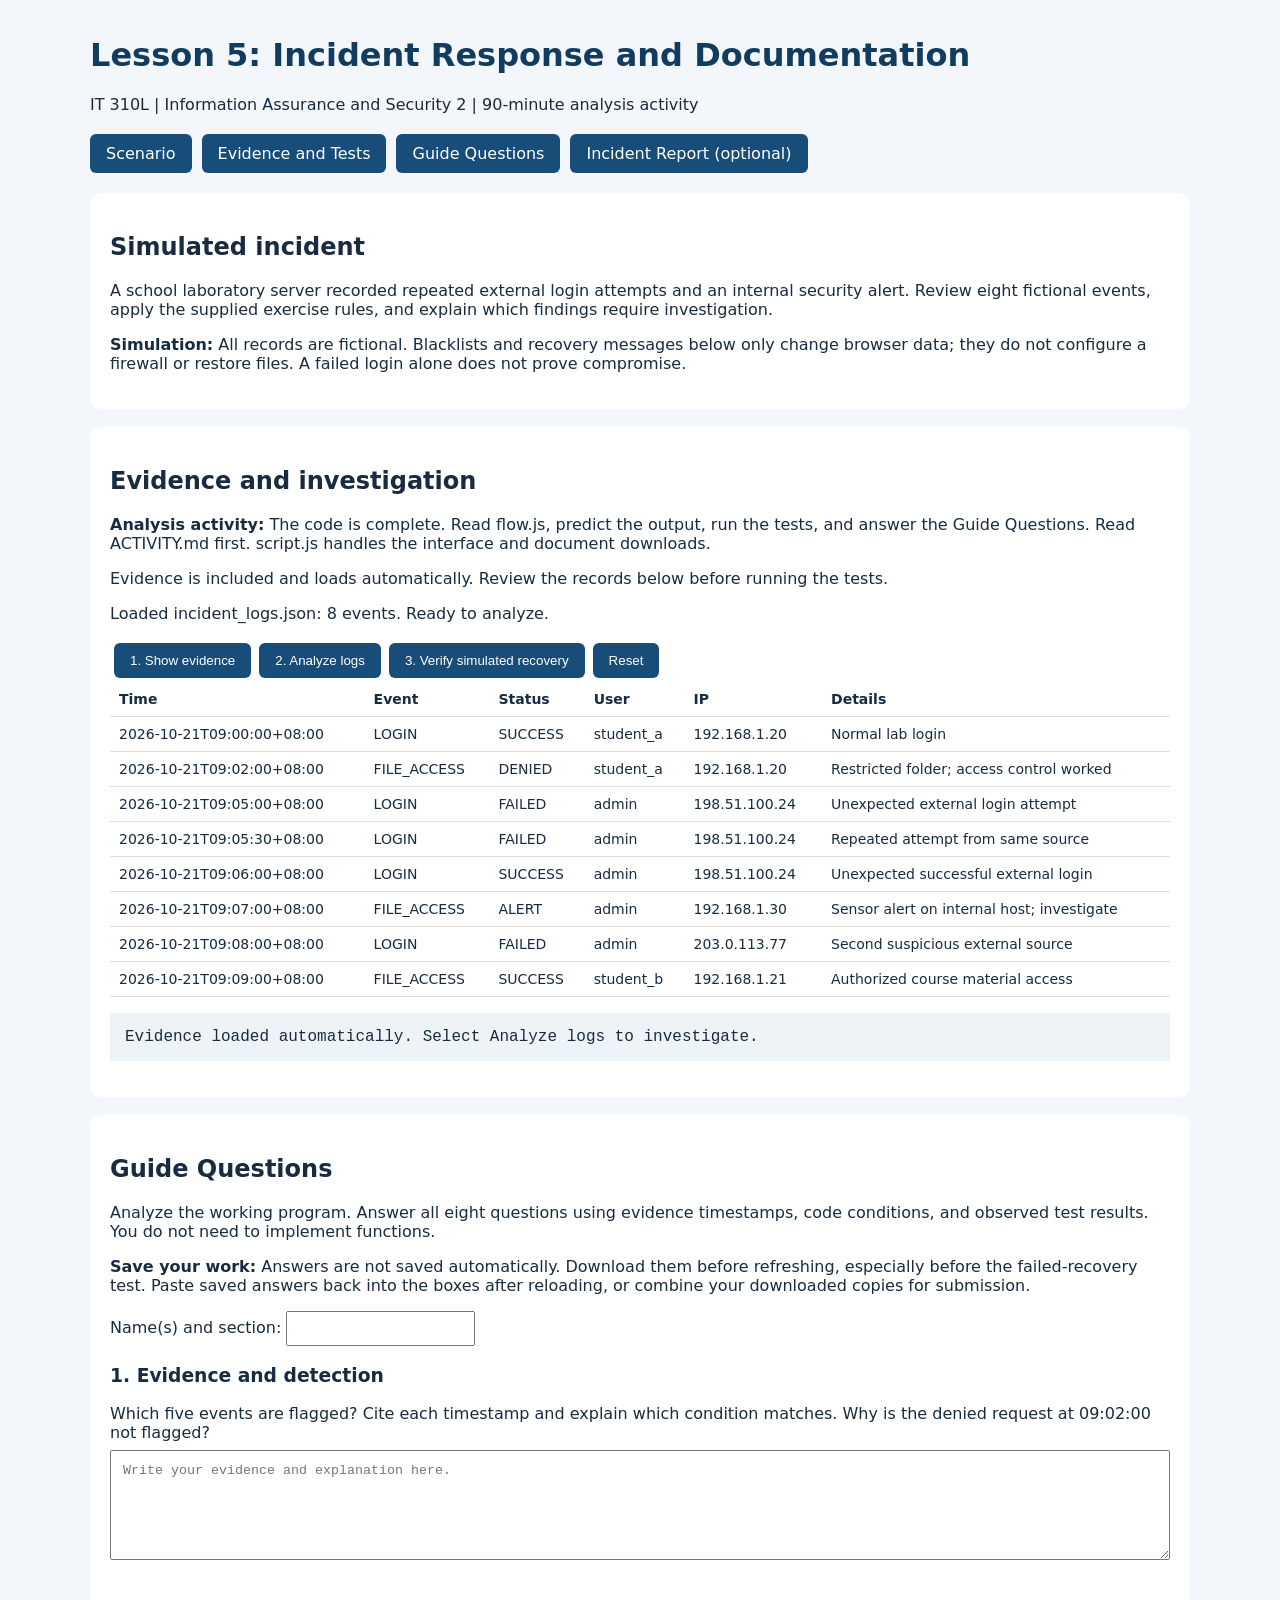
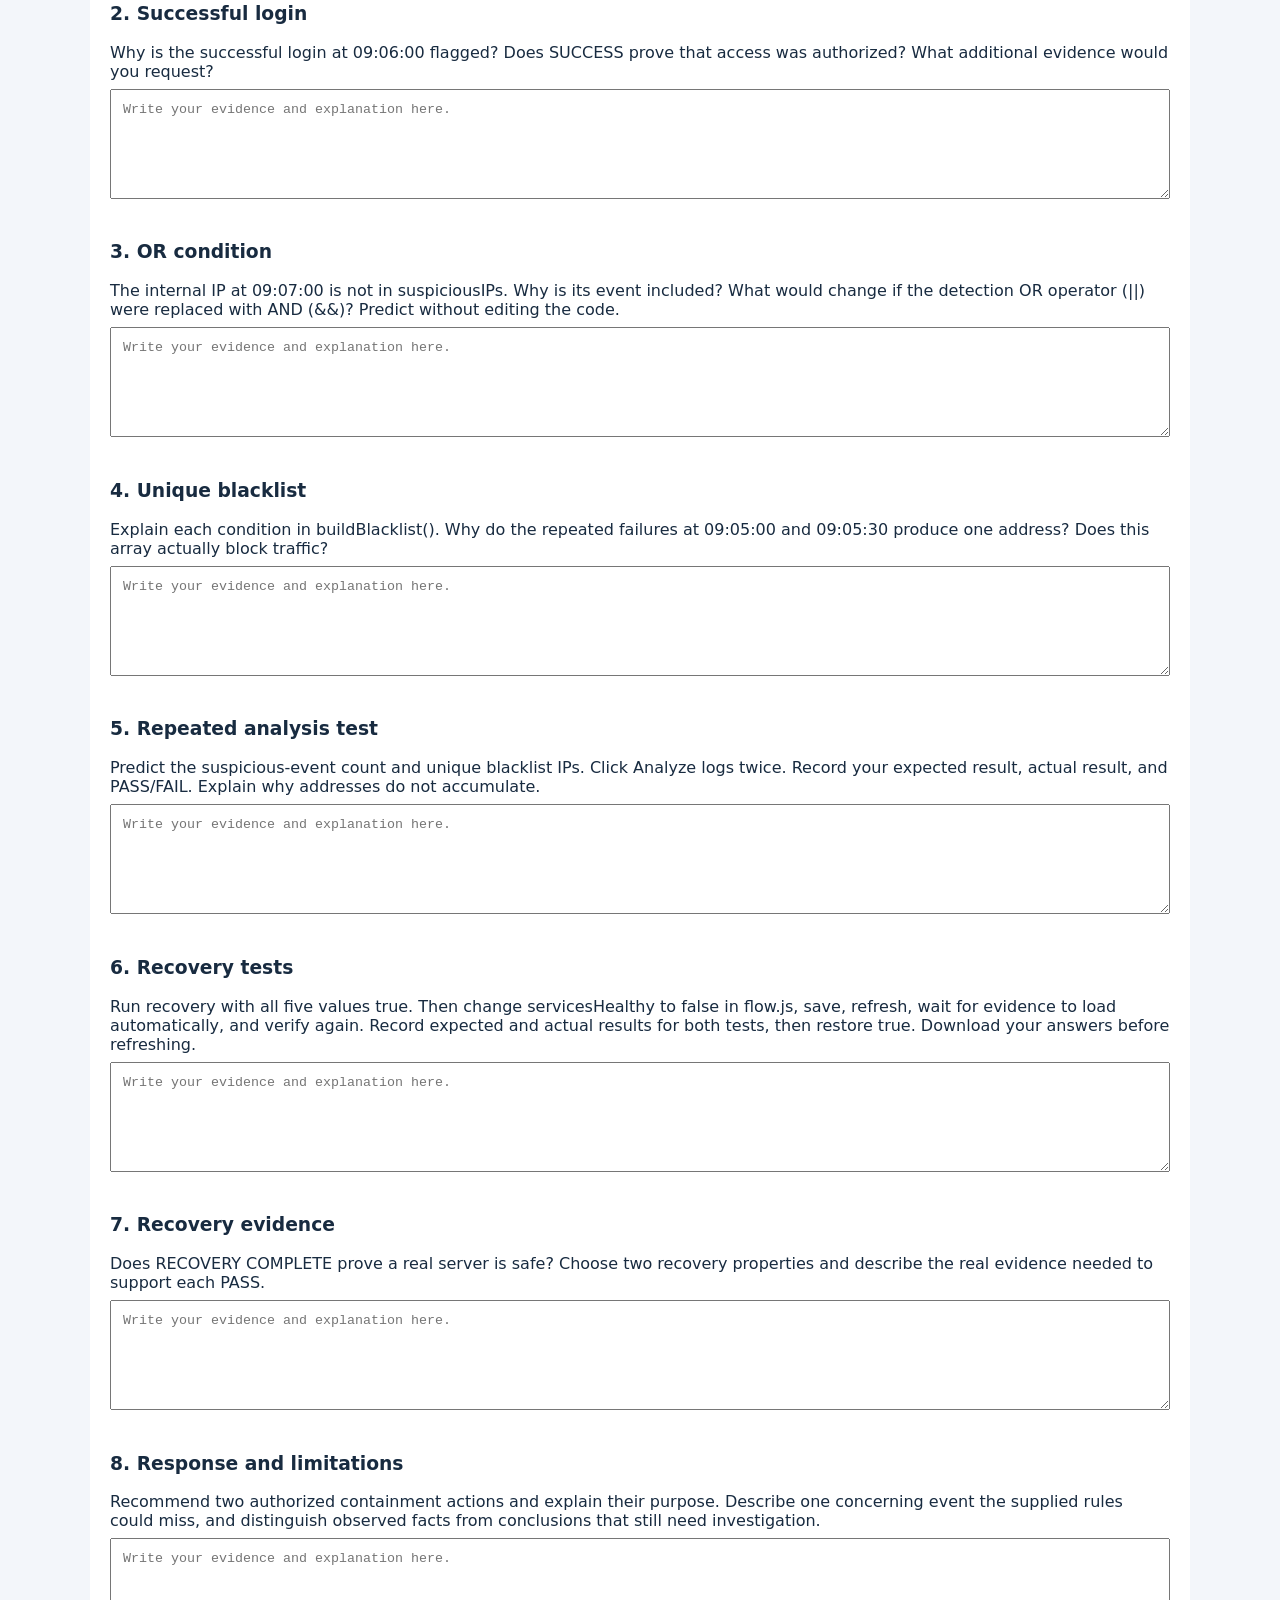
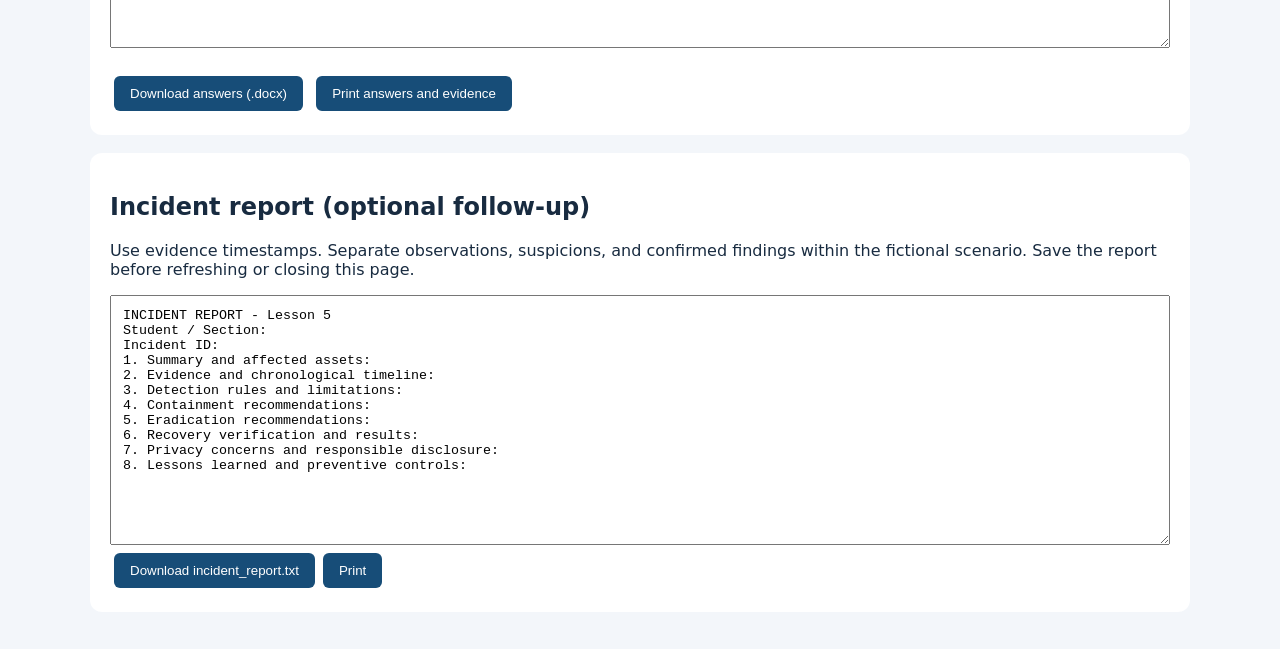
==== Lesson 5/Student Exercise/index.html @ 5132d3e9 "changes" ====
<!doctype html>
<html lang="en">
  <head>
    <meta charset="utf-8" />
    <meta name="viewport" content="width=device-width, initial-scale=1" />
    <title>Lesson 5 | Incident Response and Documentation</title>
    <style>
      body {
        font: 16px system-ui;
        max-width: 1100px;
        margin: 36px auto;
        padding: 0 20px;
        color: #182b40;
        background: #f3f6fa;
      }
      h1 {
        color: #123b60;
      }
      section {
        background: white;
        padding: 20px;
        margin: 18px 0;
        border-radius: 12px;
      }
      button {
        padding: 10px 16px;
        margin: 4px;
        background: #174d78;
        color: white;
        border: 0;
        border-radius: 6px;
        cursor: pointer;
      }
      table {
        width: 100%;
        border-collapse: collapse;
        font-size: 14px;
      }
      th,
      td {
        text-align: left;
        padding: 9px;
        border-bottom: 1px solid #ddd;
      }
      pre {
        white-space: pre-wrap;
        background: #eef3f8;
        padding: 15px;
      }
      textarea {
        box-sizing: border-box;
        width: 100%;
        min-height: 250px;
        padding: 12px;
      }
      .scroll {
        overflow: auto;
      }
      nav { display: flex; flex-wrap: wrap; gap: 10px; margin: 20px 0; }
      nav a { padding: 10px 16px; background: #174d78; color: white; border-radius: 6px; text-decoration: none; }
      nav a:focus-visible, button:focus-visible { outline: 3px solid #c05b00; outline-offset: 3px; }
      section { scroll-margin-top: 20px; }
      #guide-questions textarea { min-height: 110px; margin: 8px 0 20px; }
      #student-name { padding: 8px; max-width: 100%; box-sizing: border-box; }
      @media print {
        nav { display: none; }
        button {
          display: none;
        }
        body {
          background: white;
        }
      }
    </style>
  </head>
  <body>
    <h1>Lesson 5: Incident Response and Documentation</h1>
    <p>IT 310L | Information Assurance and Security 2 | 90-minute analysis activity</p>
    <nav aria-label="Activity navigation">
      <a href="#scenario">Scenario</a>
      <a href="#investigation">Evidence and Tests</a>
      <a href="#guide-questions">Guide Questions</a>
      <a href="#incident-report">Incident Report (optional)</a>
    </nav>
    <section id="scenario">
      <h2>Simulated incident</h2>
      <p>
        A school laboratory server recorded repeated external login attempts and
        an internal security alert. Review eight fictional events, apply the
        supplied exercise rules, and explain which findings require
        investigation.
      </p>
      <p>
        <strong>Simulation:</strong> All records are fictional. Blacklists and
        recovery messages below only change browser data; they do not configure
        a firewall or restore files. A failed login alone does not prove
        compromise.
      </p>
    </section>
    <section id="investigation">
      <h2>Evidence and investigation</h2>
      <p>
        <strong>Analysis activity:</strong> The code is complete. Read flow.js,
        predict the output, run the tests, and answer the Guide Questions.
        Read ACTIVITY.md first. script.js handles the interface and document downloads.
      </p>
      <p>Evidence is included and loads automatically. Review the records below before running the tests.</p>
      <p id="file-status" role="status">Loading supplied evidence...</p>
      <button id="show" disabled>1. Show evidence</button
      ><button id="analyze" disabled>2. Analyze logs</button
      ><button id="recover">3. Verify simulated recovery</button
      ><button id="reset">Reset</button>
      <div class="scroll">
        <table>
          <thead>
            <tr>
              <th>Time</th>
              <th>Event</th>
              <th>Status</th>
              <th>User</th>
              <th>IP</th>
              <th>Details</th>
            </tr>
          </thead>
          <tbody id="logs"></tbody>
        </table>
      </div>
      <pre id="output" aria-live="polite">
Loading supplied evidence... Open F12 ? Console to also see analysis output.</pre>
    </section>
    <section id="guide-questions" aria-labelledby="guide-title">
      <h2 id="guide-title">Guide Questions</h2>
      <p>Analyze the working program. Answer all eight questions using evidence timestamps,
        code conditions, and observed test results. You do not need to implement functions.</p>
      <p><strong>Save your work:</strong> Answers are not saved automatically. Download them
        before refreshing, especially before the failed-recovery test. Paste saved answers
        back into the boxes after reloading, or combine your downloaded copies for submission.</p>
      <p><label for="student-name">Name(s) and section:</label>
        <input id="student-name" type="text" /></p>
      <h3>1. Evidence and detection</h3>
      <label for="answer-1">Which five events are flagged? Cite each timestamp and explain which condition matches. Why is the denied request at 09:02:00 not flagged?</label>
      <textarea id="answer-1" placeholder="Write your evidence and explanation here."></textarea>
      <h3>2. Successful login</h3>
      <label for="answer-2">Why is the successful login at 09:06:00 flagged? Does SUCCESS prove that access was authorized? What additional evidence would you request?</label>
      <textarea id="answer-2" placeholder="Write your evidence and explanation here."></textarea>
      <h3>3. OR condition</h3>
      <label for="answer-3">The internal IP at 09:07:00 is not in suspiciousIPs. Why is its event included? What would change if the detection OR operator (||) were replaced with AND (&&)? Predict without editing the code.</label>
      <textarea id="answer-3" placeholder="Write your evidence and explanation here."></textarea>
      <h3>4. Unique blacklist</h3>
      <label for="answer-4">Explain each condition in buildBlacklist(). Why do the repeated failures at 09:05:00 and 09:05:30 produce one address? Does this array actually block traffic?</label>
      <textarea id="answer-4" placeholder="Write your evidence and explanation here."></textarea>
      <h3>5. Repeated analysis test</h3>
      <label for="answer-5">Predict the suspicious-event count and unique blacklist IPs. Click Analyze logs twice. Record your expected result, actual result, and PASS/FAIL. Explain why addresses do not accumulate.</label>
      <textarea id="answer-5" placeholder="Write your evidence and explanation here."></textarea>
      <h3>6. Recovery tests</h3>
      <label for="answer-6">Run recovery with all five values true. Then change servicesHealthy to false in flow.js, save, refresh, wait for evidence to load automatically, and verify again. Record expected and actual results for both tests, then restore true. Download your answers before refreshing.</label>
      <textarea id="answer-6" placeholder="Write your evidence and explanation here."></textarea>
      <h3>7. Recovery evidence</h3>
      <label for="answer-7">Does RECOVERY COMPLETE prove a real server is safe? Choose two recovery properties and describe the real evidence needed to support each PASS.</label>
      <textarea id="answer-7" placeholder="Write your evidence and explanation here."></textarea>
      <h3>8. Response and limitations</h3>
      <label for="answer-8">Recommend two authorized containment actions and explain their purpose. Describe one concerning event the supplied rules could miss, and distinguish observed facts from conclusions that still need investigation.</label>
      <textarea id="answer-8" placeholder="Write your evidence and explanation here."></textarea>
      <button id="download-answers" type="button">Download answers (.docx)</button>
      <button type="button" onclick="window.print()">Print answers and evidence</button>
    </section>
    <section id="incident-report">
      <h2>Incident report (optional follow-up)</h2>
      <p>
        Use evidence timestamps. Separate observations, suspicions, and
        confirmed findings within the fictional scenario. Save the report before
        refreshing or closing this page.
      </p>
      <textarea id="report" aria-label="Incident report"></textarea
      ><button id="download">Download incident_report.txt</button
      ><button onclick="window.print()">Print</button>
    </section>
    <!-- Offline copy of incident_logs.json. Keep this dataset in sync if evidence changes. -->
    <script id="evidence-data" type="application/json">
[
  {
    "timestamp": "2026-10-21T09:00:00+08:00",
    "eventType": "LOGIN",
    "status": "SUCCESS",
    "user": "student_a",
    "ip": "192.168.1.20",
    "details": "Normal lab login"
  },
  {
    "timestamp": "2026-10-21T09:02:00+08:00",
    "eventType": "FILE_ACCESS",
    "status": "DENIED",
    "user": "student_a",
    "ip": "192.168.1.20",
    "details": "Restricted folder; access control worked"
  },
  {
    "timestamp": "2026-10-21T09:05:00+08:00",
    "eventType": "LOGIN",
    "status": "FAILED",
    "user": "admin",
    "ip": "198.51.100.24",
    "details": "Unexpected external login attempt"
  },
  {
    "timestamp": "2026-10-21T09:05:30+08:00",
    "eventType": "LOGIN",
    "status": "FAILED",
    "user": "admin",
    "ip": "198.51.100.24",
    "details": "Repeated attempt from same source"
  },
  {
    "timestamp": "2026-10-21T09:06:00+08:00",
    "eventType": "LOGIN",
    "status": "SUCCESS",
    "user": "admin",
    "ip": "198.51.100.24",
    "details": "Unexpected successful external login"
  },
  {
    "timestamp": "2026-10-21T09:07:00+08:00",
    "eventType": "FILE_ACCESS",
    "status": "ALERT",
    "user": "admin",
    "ip": "192.168.1.30",
    "details": "Sensor alert on internal host; investigate"
  },
  {
    "timestamp": "2026-10-21T09:08:00+08:00",
    "eventType": "LOGIN",
    "status": "FAILED",
    "user": "admin",
    "ip": "203.0.113.77",
    "details": "Second suspicious external source"
  },
  {
    "timestamp": "2026-10-21T09:09:00+08:00",
    "eventType": "FILE_ACCESS",
    "status": "SUCCESS",
    "user": "student_b",
    "ip": "192.168.1.21",
    "details": "Authorized course material access"
  }
]

    </script>
    <script src="flow.js"></script>
    <script src="script.js"></script>
  </body>
</html>
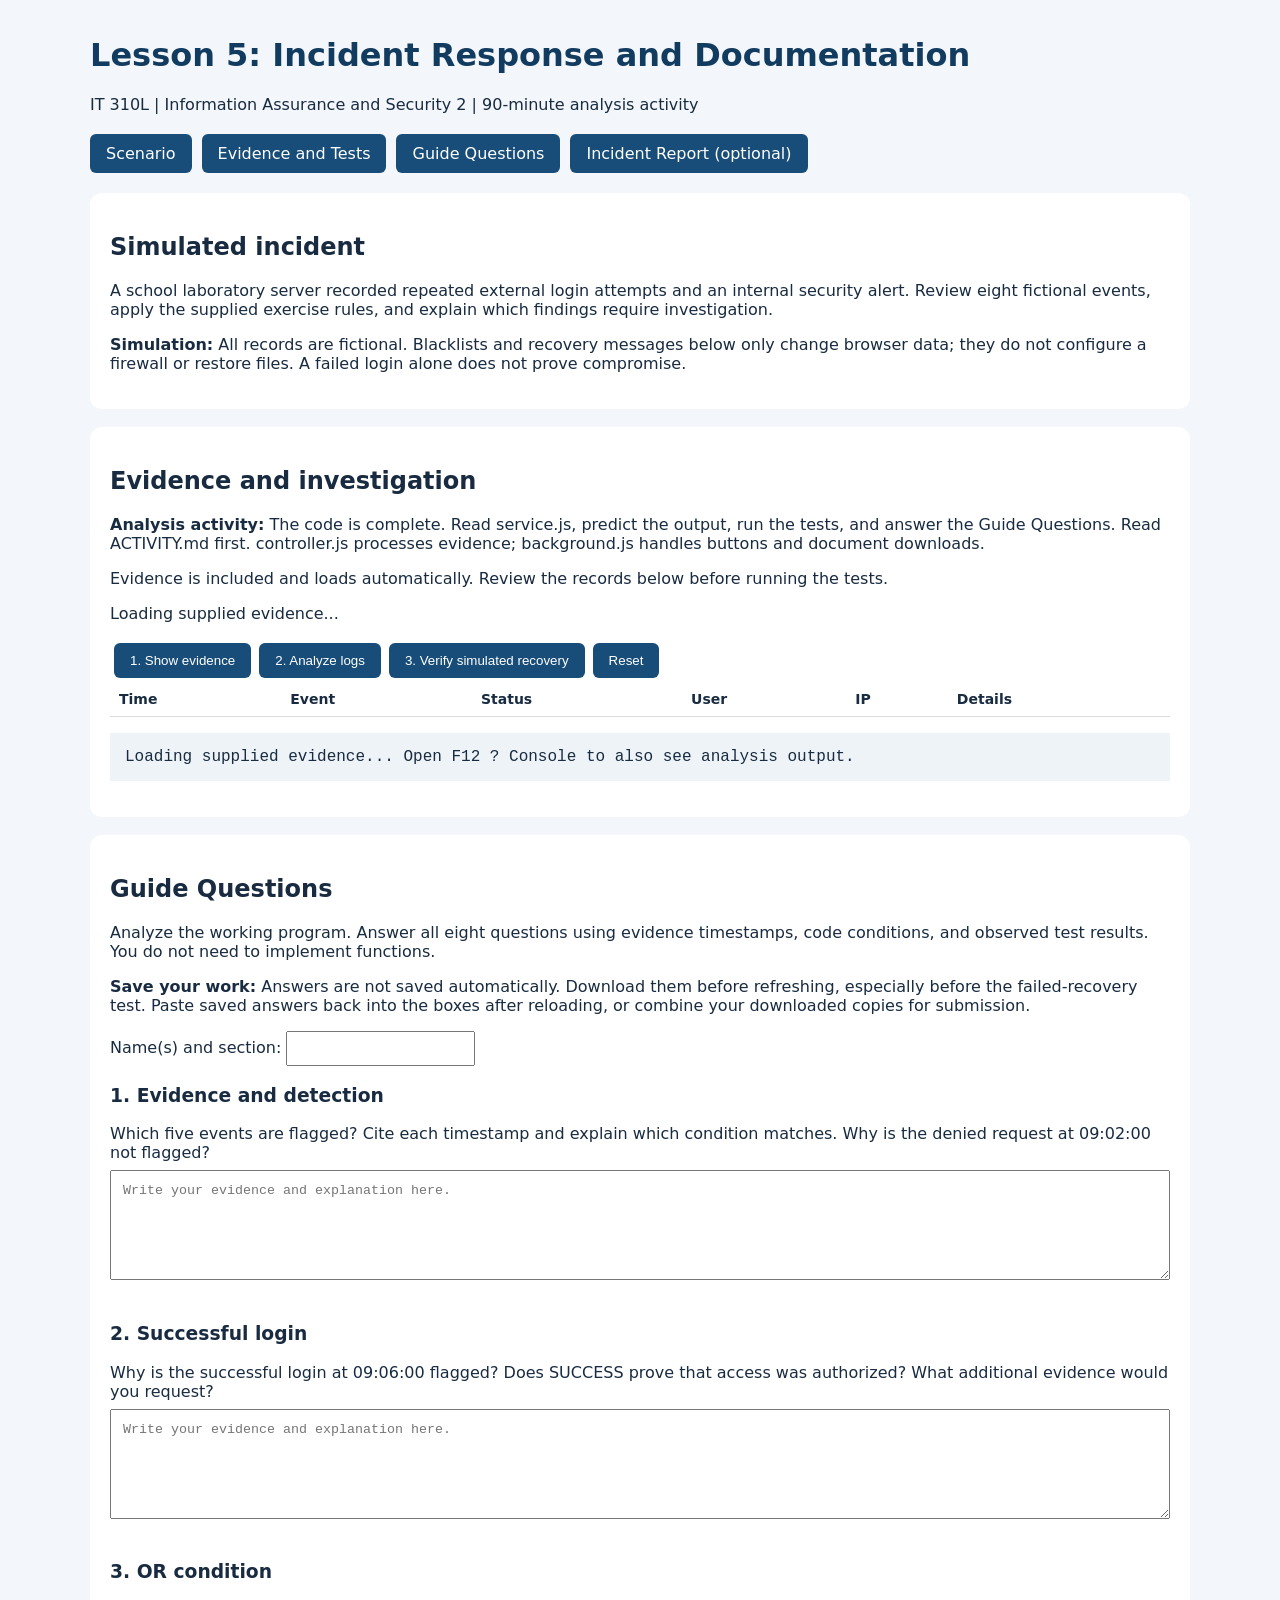
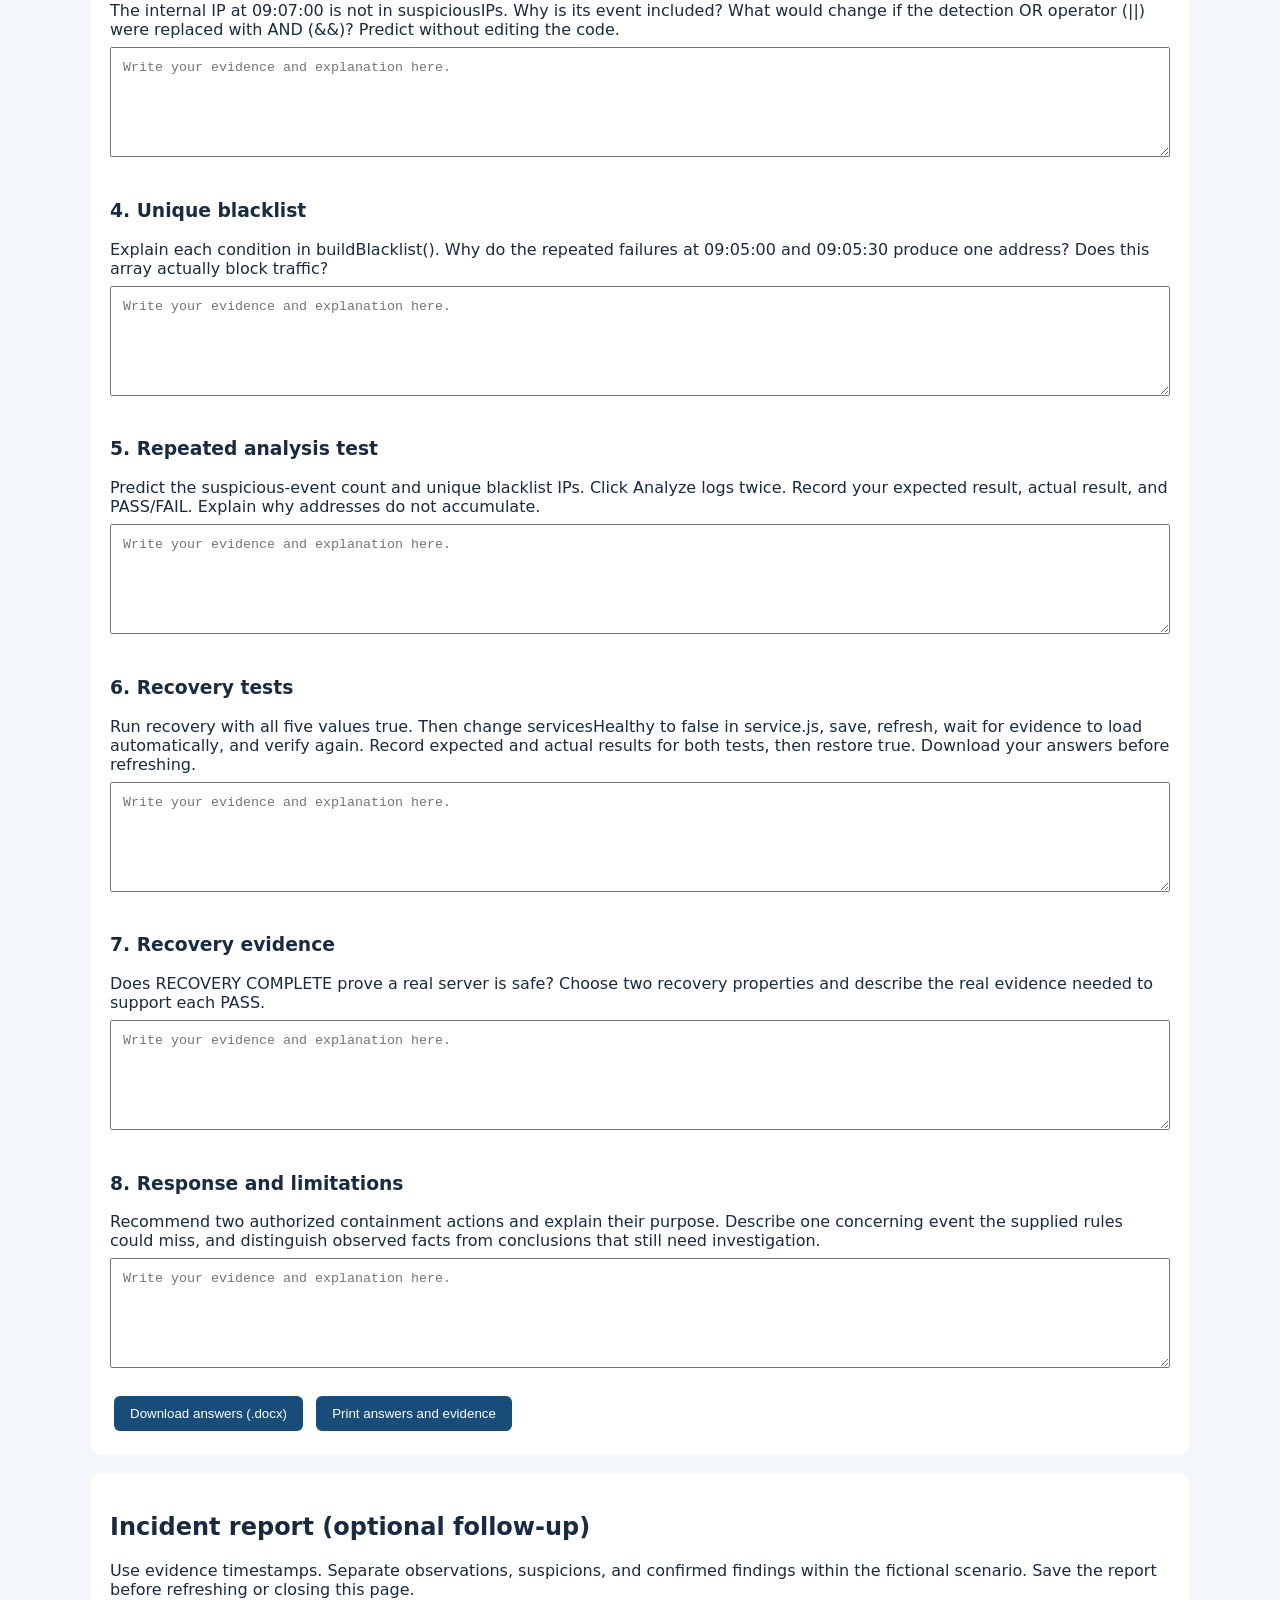
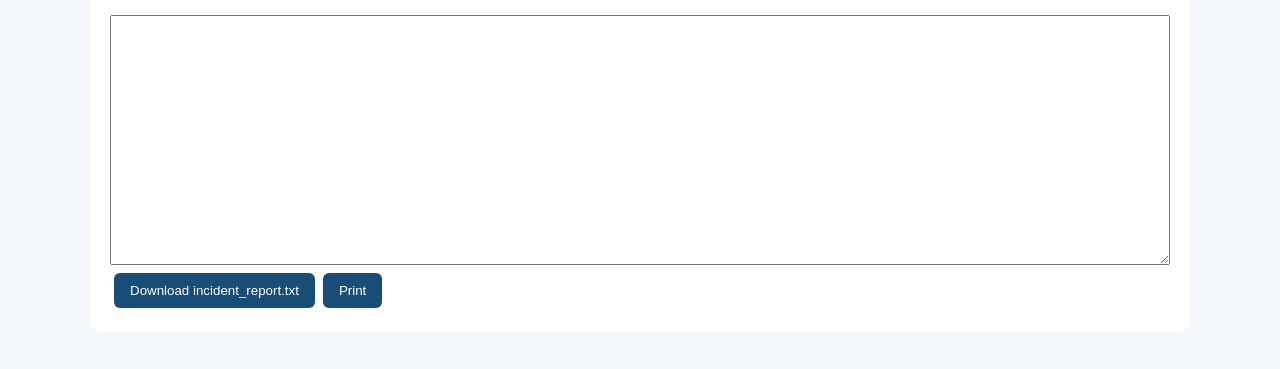
==== commit 123a40cf: "changes" ====
--- a/Lesson 5/Student Exercise/index.html
+++ b/Lesson 5/Student Exercise/index.html
@@ -100,9 +100,9 @@
     <section id="investigation">
       <h2>Evidence and investigation</h2>
       <p>
-        <strong>Analysis activity:</strong> The code is complete. Read flow.js,
+        <strong>Analysis activity:</strong> The code is complete. Read service.js,
         predict the output, run the tests, and answer the Guide Questions.
-        Read ACTIVITY.md first. script.js handles the interface and document downloads.
+        Read ACTIVITY.md first. controller.js processes evidence; background.js handles buttons and document downloads.
       </p>
       <p>Evidence is included and loads automatically. Review the records below before running the tests.</p>
       <p id="file-status" role="status">Loading supplied evidence...</p>
@@ -153,7 +153,7 @@
       <label for="answer-5">Predict the suspicious-event count and unique blacklist IPs. Click Analyze logs twice. Record your expected result, actual result, and PASS/FAIL. Explain why addresses do not accumulate.</label>
       <textarea id="answer-5" placeholder="Write your evidence and explanation here."></textarea>
       <h3>6. Recovery tests</h3>
-      <label for="answer-6">Run recovery with all five values true. Then change servicesHealthy to false in flow.js, save, refresh, wait for evidence to load automatically, and verify again. Record expected and actual results for both tests, then restore true. Download your answers before refreshing.</label>
+      <label for="answer-6">Run recovery with all five values true. Then change servicesHealthy to false in service.js, save, refresh, wait for evidence to load automatically, and verify again. Record expected and actual results for both tests, then restore true. Download your answers before refreshing.</label>
       <textarea id="answer-6" placeholder="Write your evidence and explanation here."></textarea>
       <h3>7. Recovery evidence</h3>
       <label for="answer-7">Does RECOVERY COMPLETE prove a real server is safe? Choose two recovery properties and describe the real evidence needed to support each PASS.</label>
@@ -177,75 +177,75 @@
     </section>
     <!-- Offline copy of incident_logs.json. Keep this dataset in sync if evidence changes. -->
     <script id="evidence-data" type="application/json">
-[
-  {
-    "timestamp": "2026-10-21T09:00:00+08:00",
-    "eventType": "LOGIN",
-    "status": "SUCCESS",
-    "user": "student_a",
-    "ip": "192.168.1.20",
-    "details": "Normal lab login"
-  },
-  {
-    "timestamp": "2026-10-21T09:02:00+08:00",
-    "eventType": "FILE_ACCESS",
-    "status": "DENIED",
-    "user": "student_a",
-    "ip": "192.168.1.20",
-    "details": "Restricted folder; access control worked"
-  },
-  {
-    "timestamp": "2026-10-21T09:05:00+08:00",
-    "eventType": "LOGIN",
-    "status": "FAILED",
-    "user": "admin",
-    "ip": "198.51.100.24",
-    "details": "Unexpected external login attempt"
-  },
-  {
-    "timestamp": "2026-10-21T09:05:30+08:00",
-    "eventType": "LOGIN",
-    "status": "FAILED",
-    "user": "admin",
-    "ip": "198.51.100.24",
-    "details": "Repeated attempt from same source"
-  },
-  {
-    "timestamp": "2026-10-21T09:06:00+08:00",
-    "eventType": "LOGIN",
-    "status": "SUCCESS",
-    "user": "admin",
-    "ip": "198.51.100.24",
-    "details": "Unexpected successful external login"
-  },
-  {
-    "timestamp": "2026-10-21T09:07:00+08:00",
-    "eventType": "FILE_ACCESS",
-    "status": "ALERT",
-    "user": "admin",
-    "ip": "192.168.1.30",
-    "details": "Sensor alert on internal host; investigate"
-  },
-  {
-    "timestamp": "2026-10-21T09:08:00+08:00",
-    "eventType": "LOGIN",
-    "status": "FAILED",
-    "user": "admin",
-    "ip": "203.0.113.77",
-    "details": "Second suspicious external source"
-  },
-  {
-    "timestamp": "2026-10-21T09:09:00+08:00",
-    "eventType": "FILE_ACCESS",
-    "status": "SUCCESS",
-    "user": "student_b",
-    "ip": "192.168.1.21",
-    "details": "Authorized course material access"
-  }
-]
-
+        [
+          {
+            "timestamp": "2026-10-21T09:00:00+08:00",
+            "eventType": "LOGIN",
+            "status": "SUCCESS",
+            "user": "student_a",
+            "ip": "192.168.1.20",
+            "details": "Normal lab login"
+          },
+          {
+            "timestamp": "2026-10-21T09:02:00+08:00",
+            "eventType": "FILE_ACCESS",
+            "status": "DENIED",
+            "user": "student_a",
+            "ip": "192.168.1.20",
+            "details": "Restricted folder; access control worked"
+          },
+          {
+            "timestamp": "2026-10-21T09:05:00+08:00",
+            "eventType": "LOGIN",
+            "status": "FAILED",
+            "user": "admin",
+            "ip": "198.51.100.24",
+            "details": "Unexpected external login attempt"
+          },
+          {
+            "timestamp": "2026-10-21T09:05:30+08:00",
+            "eventType": "LOGIN",
+            "status": "FAILED",
+            "user": "admin",
+            "ip": "198.51.100.24",
+            "details": "Repeated attempt from same source"
+          },
+          {
+            "timestamp": "2026-10-21T09:06:00+08:00",
+            "eventType": "LOGIN",
+            "status": "SUCCESS",
+            "user": "admin",
+            "ip": "198.51.100.24",
+            "details": "Unexpected successful external login"
+          },
+          {
+            "timestamp": "2026-10-21T09:07:00+08:00",
+            "eventType": "FILE_ACCESS",
+            "status": "ALERT",
+            "user": "admin",
+            "ip": "192.168.1.30",
+            "details": "Sensor alert on internal host; investigate"
+          },
+          {
+            "timestamp": "2026-10-21T09:08:00+08:00",
+            "eventType": "LOGIN",
+            "status": "FAILED",
+            "user": "admin",
+            "ip": "203.0.113.77",
+            "details": "Second suspicious external source"
+          },
+          {
+            "timestamp": "2026-10-21T09:09:00+08:00",
+            "eventType": "FILE_ACCESS",
+            "status": "SUCCESS",
+            "user": "student_b",
+            "ip": "192.168.1.21",
+            "details": "Authorized course material access"
+          }
+        ]
     </script>
-    <script src="flow.js"></script>
-    <script src="script.js"></script>
+    <script src="service.js"></script>
+    <script src="controller.js"></script>
+    <script src="background.js"></script>
   </body>
 </html>
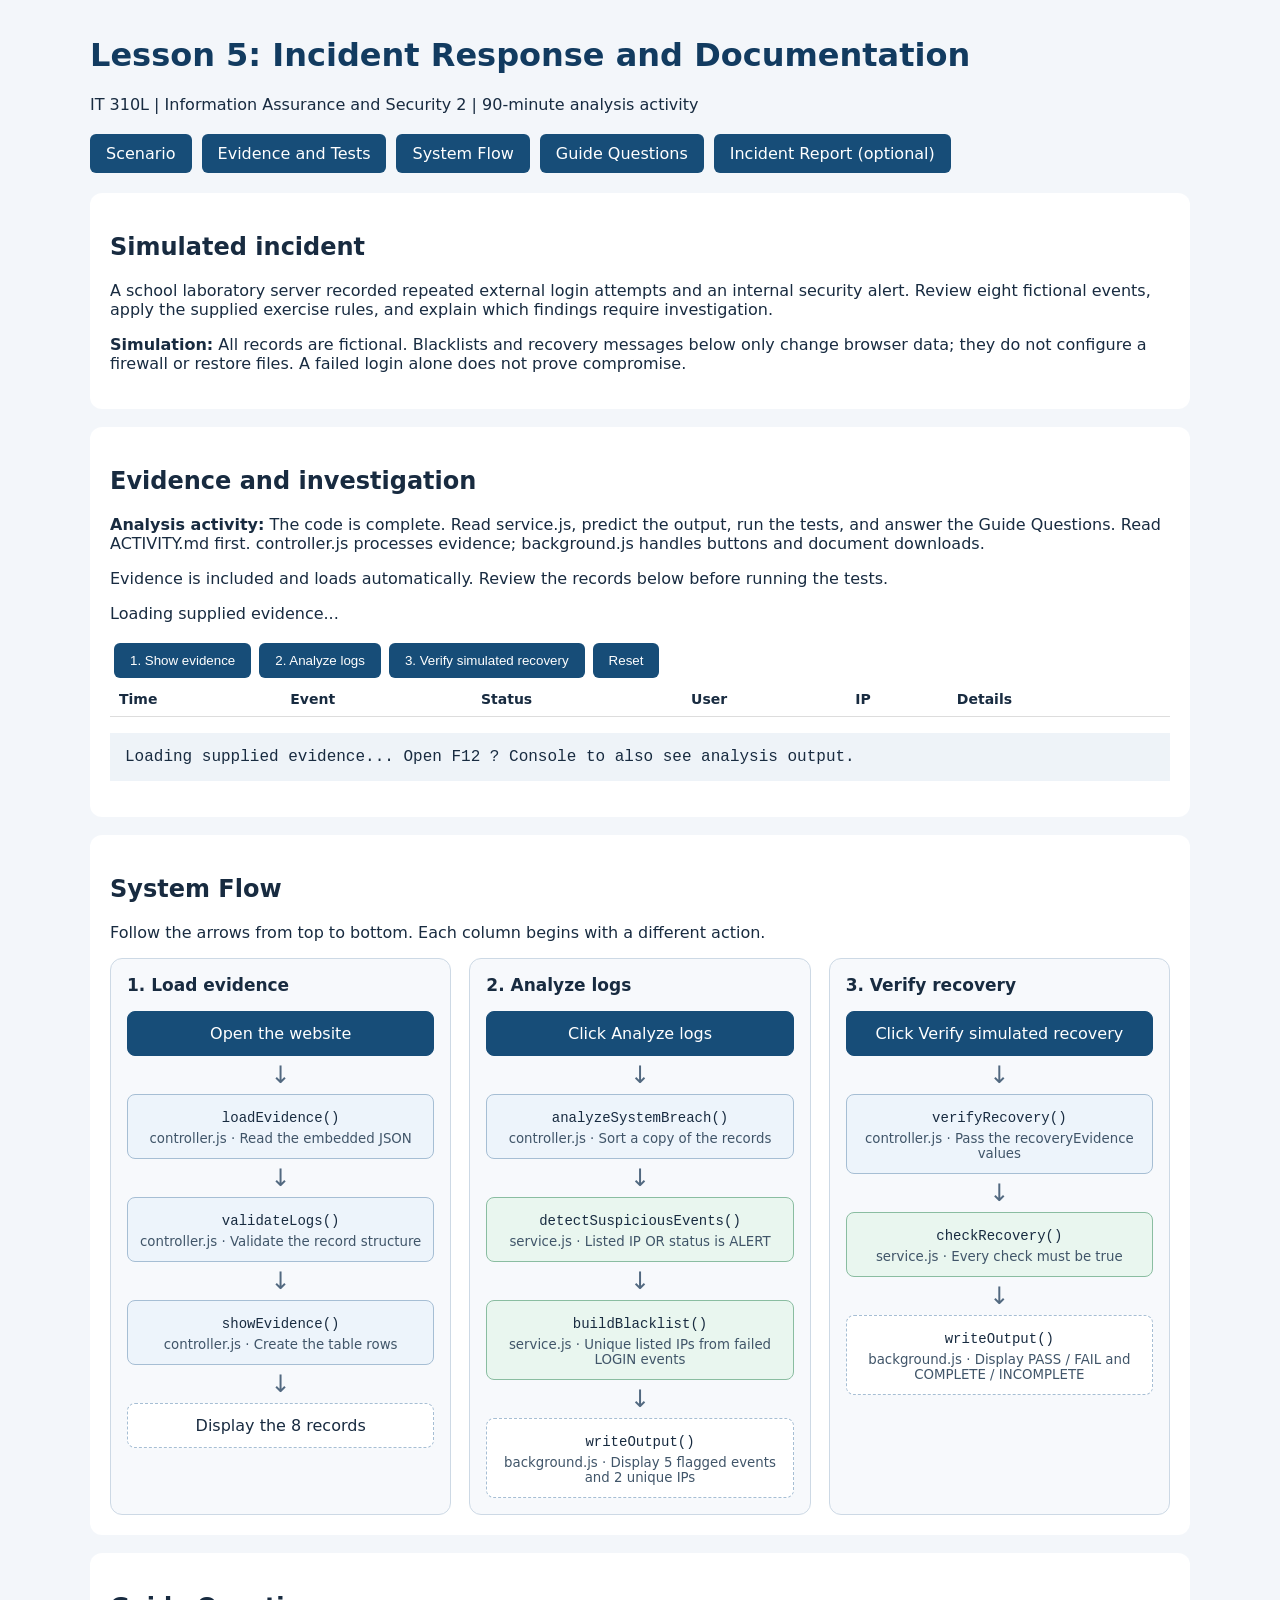
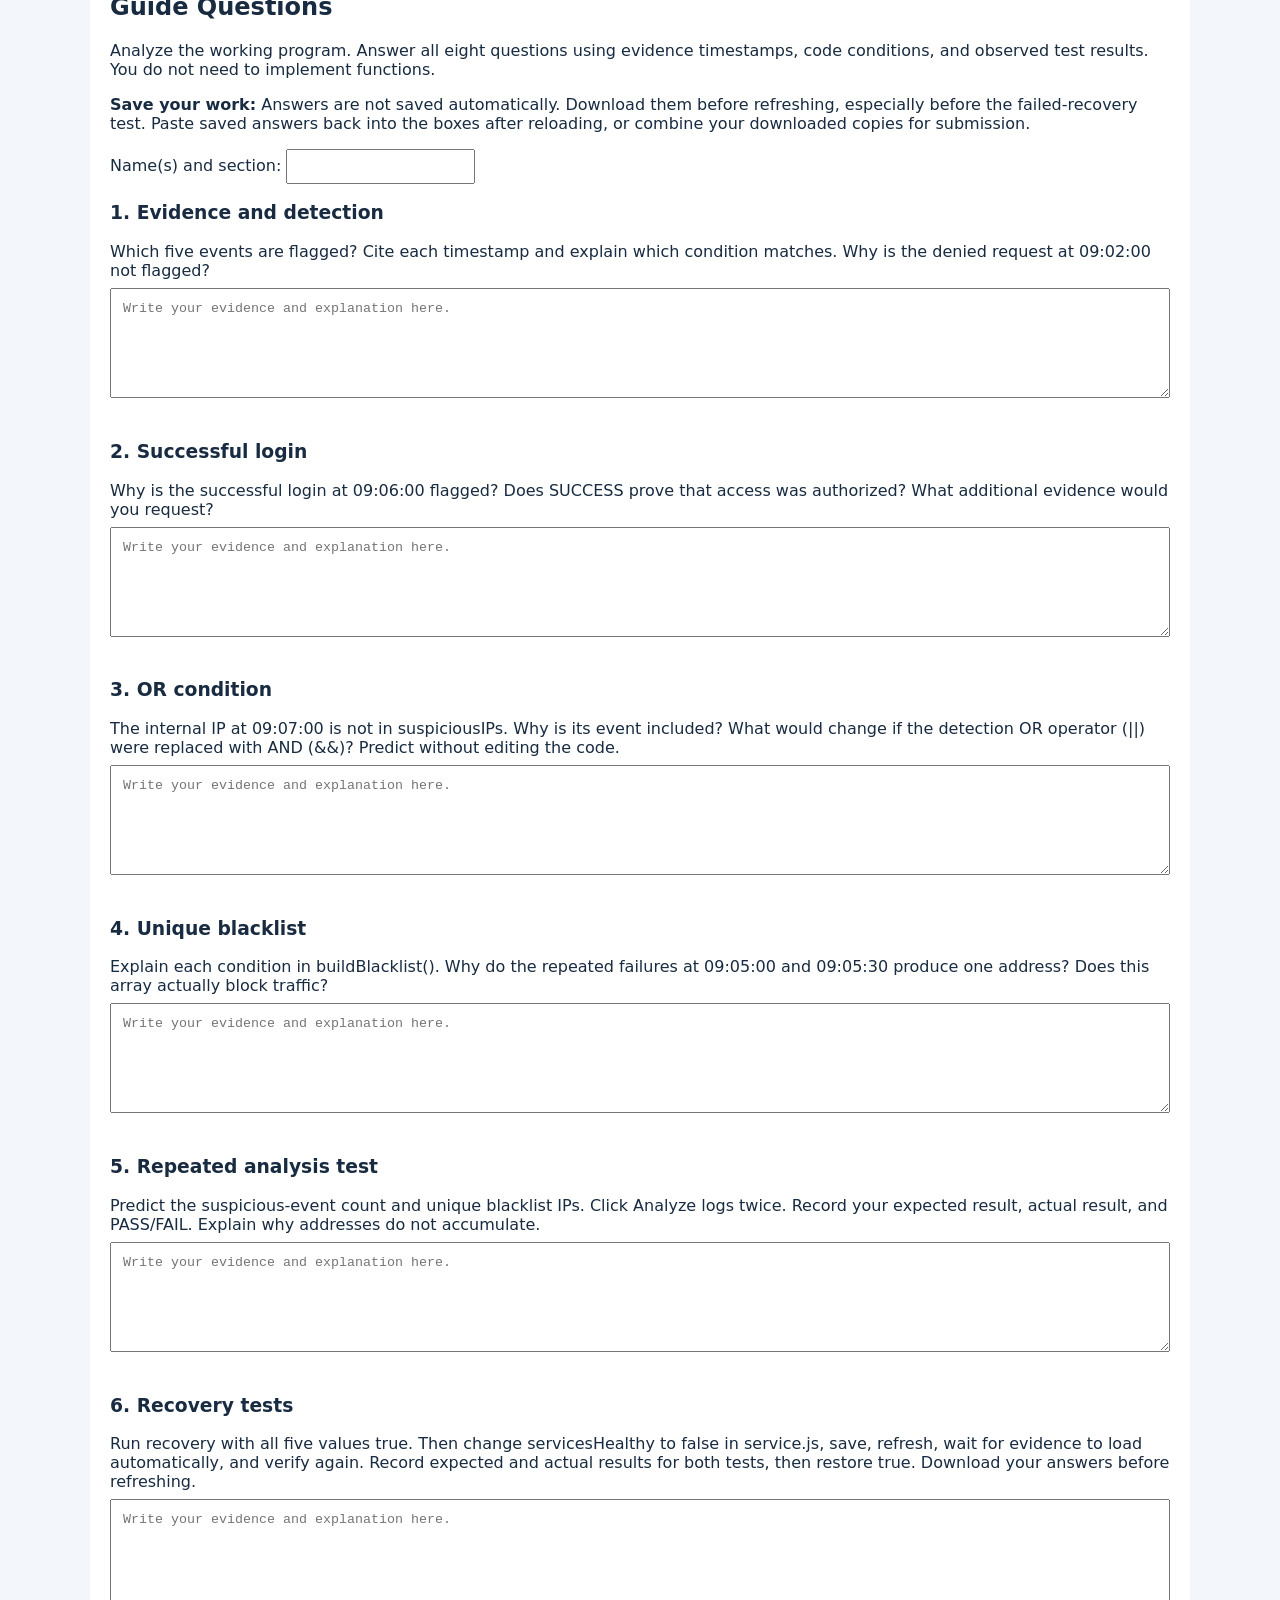
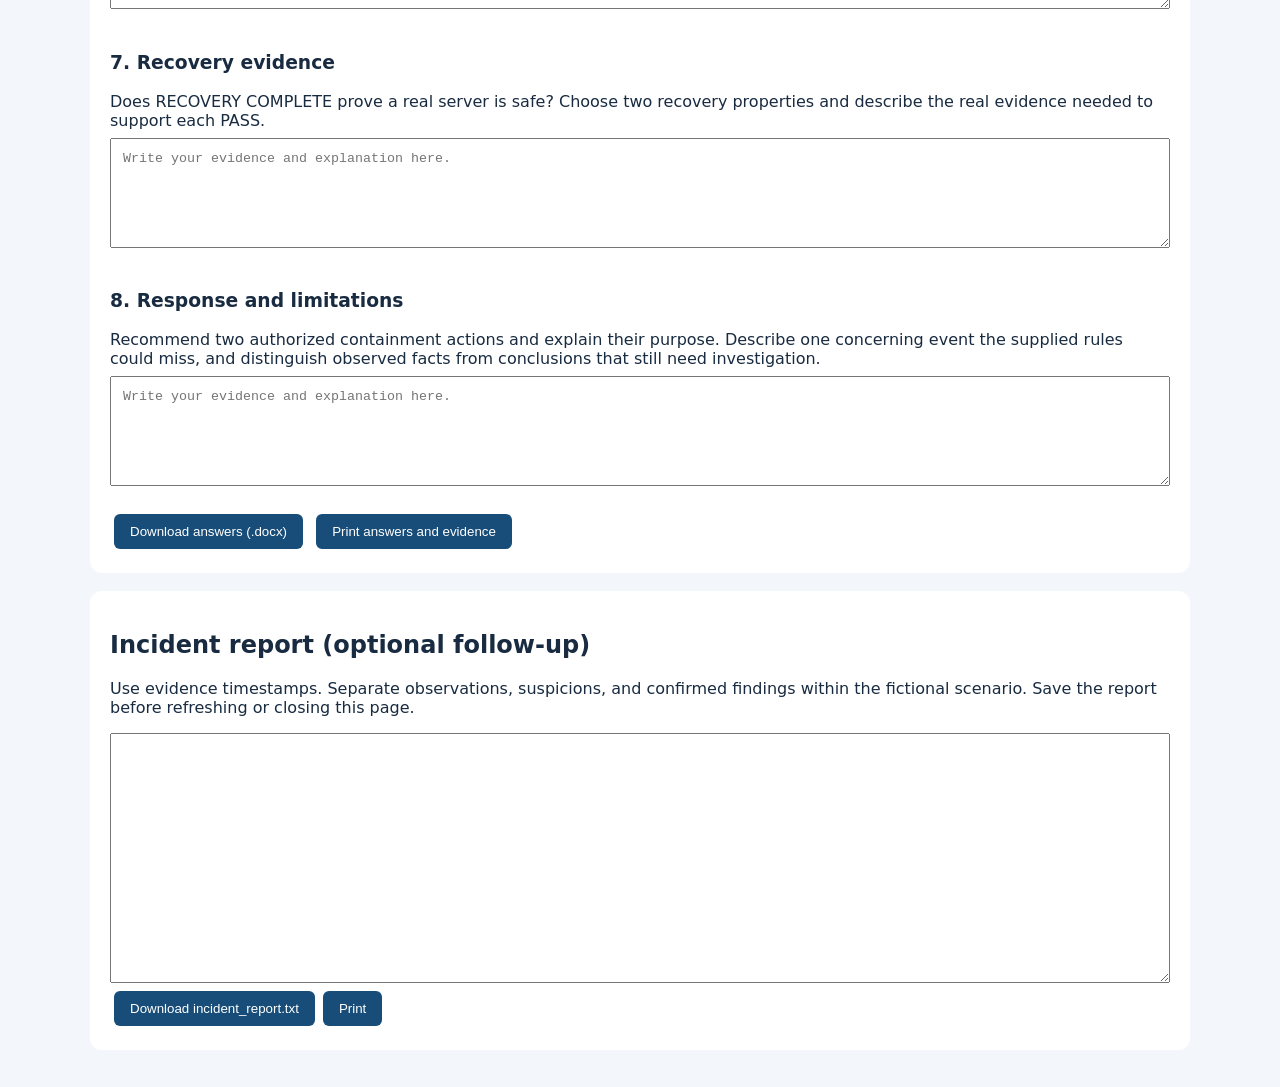
==== commit 9cbba814: "changes" ====
--- a/Lesson 5/Student Exercise/index.html
+++ b/Lesson 5/Student Exercise/index.html
@@ -62,6 +62,21 @@
       section { scroll-margin-top: 20px; }
       #guide-questions textarea { min-height: 110px; margin: 8px 0 20px; }
       #student-name { padding: 8px; max-width: 100%; box-sizing: border-box; }
+      .flow-figure { margin: 0; }
+      .flow-paths { display: grid; grid-template-columns: repeat(3, minmax(0, 1fr)); gap: 18px; }
+      .flow-path { padding: 16px; border: 1px solid #cdd9e5; border-radius: 12px; background: #f7f9fc; }
+      .flow-path h3 { margin: 0 0 16px; font-size: 17px; }
+      .flow-steps { list-style: none; margin: 0; padding: 0; }
+      .flow-steps > li + li::before { content: "\2193"; display: block; text-align: center; font-size: 24px; color: #526980; margin: 5px 0; }
+      .flow-node { padding: 12px; text-align: center; border: 1px solid #a6bed4; border-radius: 8px; background: #edf4fb; overflow-wrap: anywhere; }
+      .flow-node code { font-size: 14px; }
+      .flow-node small { display: block; margin-top: 5px; color: #405569; }
+      .flow-node.service { background: #e9f6ef; border-color: #8abda1; }
+      .flow-node.action { background: #174d78; color: white; border-color: #174d78; }
+      .flow-node.result { background: white; border-style: dashed; }
+      .flow-figure figcaption { margin-top: 16px; line-height: 1.6; }
+      @media (max-width: 800px) { .flow-paths { grid-template-columns: 1fr; } }
+      @media print { .flow-path { break-inside: avoid; } }
       @media print {
         nav { display: none; }
         button {
@@ -79,6 +94,7 @@
     <nav aria-label="Activity navigation">
       <a href="#scenario">Scenario</a>
       <a href="#investigation">Evidence and Tests</a>
+      <a href="#system-flow">System Flow</a>
       <a href="#guide-questions">Guide Questions</a>
       <a href="#incident-report">Incident Report (optional)</a>
     </nav>
@@ -127,6 +143,43 @@
       </div>
       <pre id="output" aria-live="polite">
 Loading supplied evidence... Open F12 ? Console to also see analysis output.</pre>
+    </section>
+    <section id="system-flow" lang="en" aria-labelledby="flow-title">
+      <h2 id="flow-title">System Flow</h2>
+      <p>Follow the arrows from top to bottom. Each column begins with a different action.</p>
+      <figure class="flow-figure">
+        <div class="flow-paths">
+          <div class="flow-path">
+            <h3>1. Load evidence</h3>
+            <ol class="flow-steps">
+              <li><div class="flow-node action">Open the website</div></li>
+              <li><div class="flow-node"><code>loadEvidence()</code><small>controller.js &middot; Read the embedded JSON</small></div></li>
+              <li><div class="flow-node"><code>validateLogs()</code><small>controller.js &middot; Validate the record structure</small></div></li>
+              <li><div class="flow-node"><code>showEvidence()</code><small>controller.js &middot; Create the table rows</small></div></li>
+              <li><div class="flow-node result">Display the 8 records</div></li>
+            </ol>
+          </div>
+          <div class="flow-path">
+            <h3>2. Analyze logs</h3>
+            <ol class="flow-steps">
+              <li><div class="flow-node action">Click Analyze logs</div></li>
+              <li><div class="flow-node"><code>analyzeSystemBreach()</code><small>controller.js &middot; Sort a copy of the records</small></div></li>
+              <li><div class="flow-node service"><code>detectSuspiciousEvents()</code><small>service.js &middot; Listed IP OR status is ALERT</small></div></li>
+              <li><div class="flow-node service"><code>buildBlacklist()</code><small>service.js &middot; Unique listed IPs from failed LOGIN events</small></div></li>
+              <li><div class="flow-node result"><code>writeOutput()</code><small>background.js &middot; Display 5 flagged events and 2 unique IPs</small></div></li>
+            </ol>
+          </div>
+          <div class="flow-path">
+            <h3>3. Verify recovery</h3>
+            <ol class="flow-steps">
+              <li><div class="flow-node action">Click Verify simulated recovery</div></li>
+              <li><div class="flow-node"><code>verifyRecovery()</code><small>controller.js &middot; Pass the recoveryEvidence values</small></div></li>
+              <li><div class="flow-node service"><code>checkRecovery()</code><small>service.js &middot; Every check must be true</small></div></li>
+              <li><div class="flow-node result"><code>writeOutput()</code><small>background.js &middot; Display PASS / FAIL and COMPLETE / INCOMPLETE</small></div></li>
+            </ol>
+          </div>
+        </div>
+      </figure>
     </section>
     <section id="guide-questions" aria-labelledby="guide-title">
       <h2 id="guide-title">Guide Questions</h2>
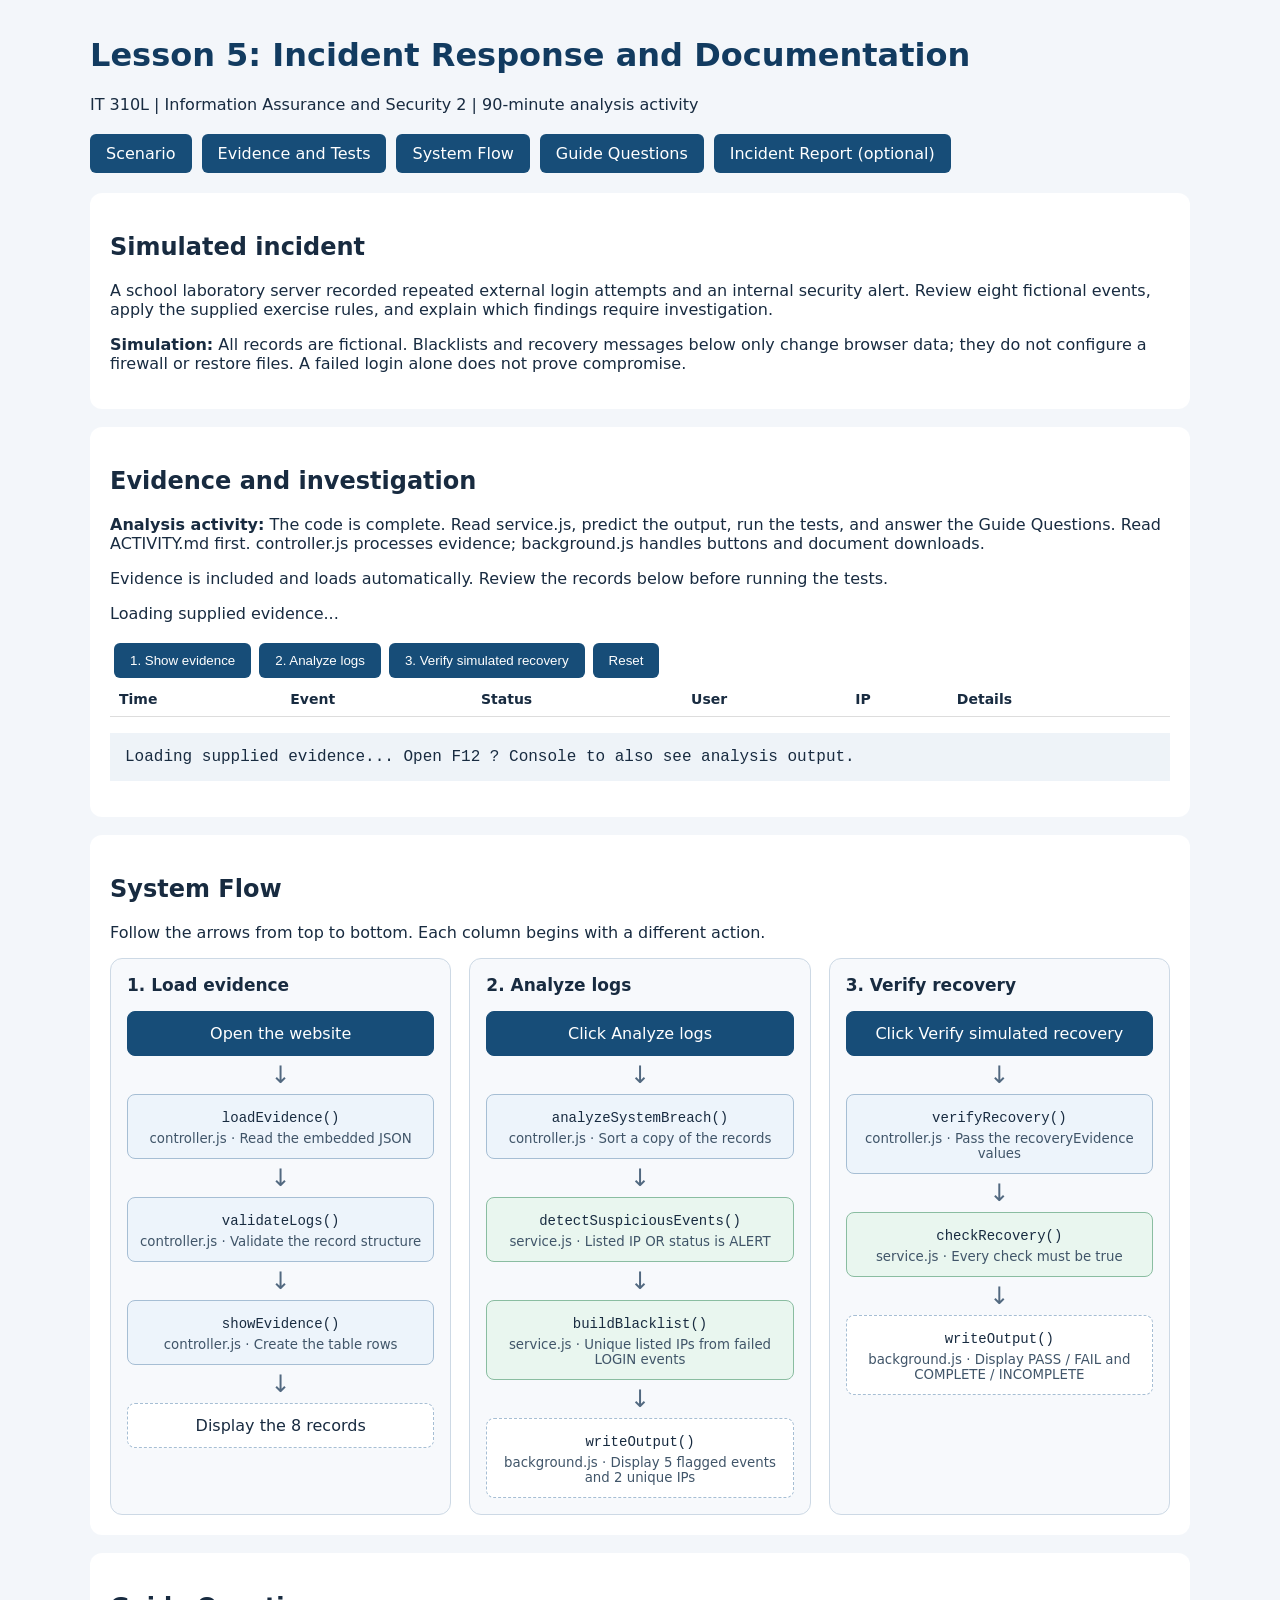
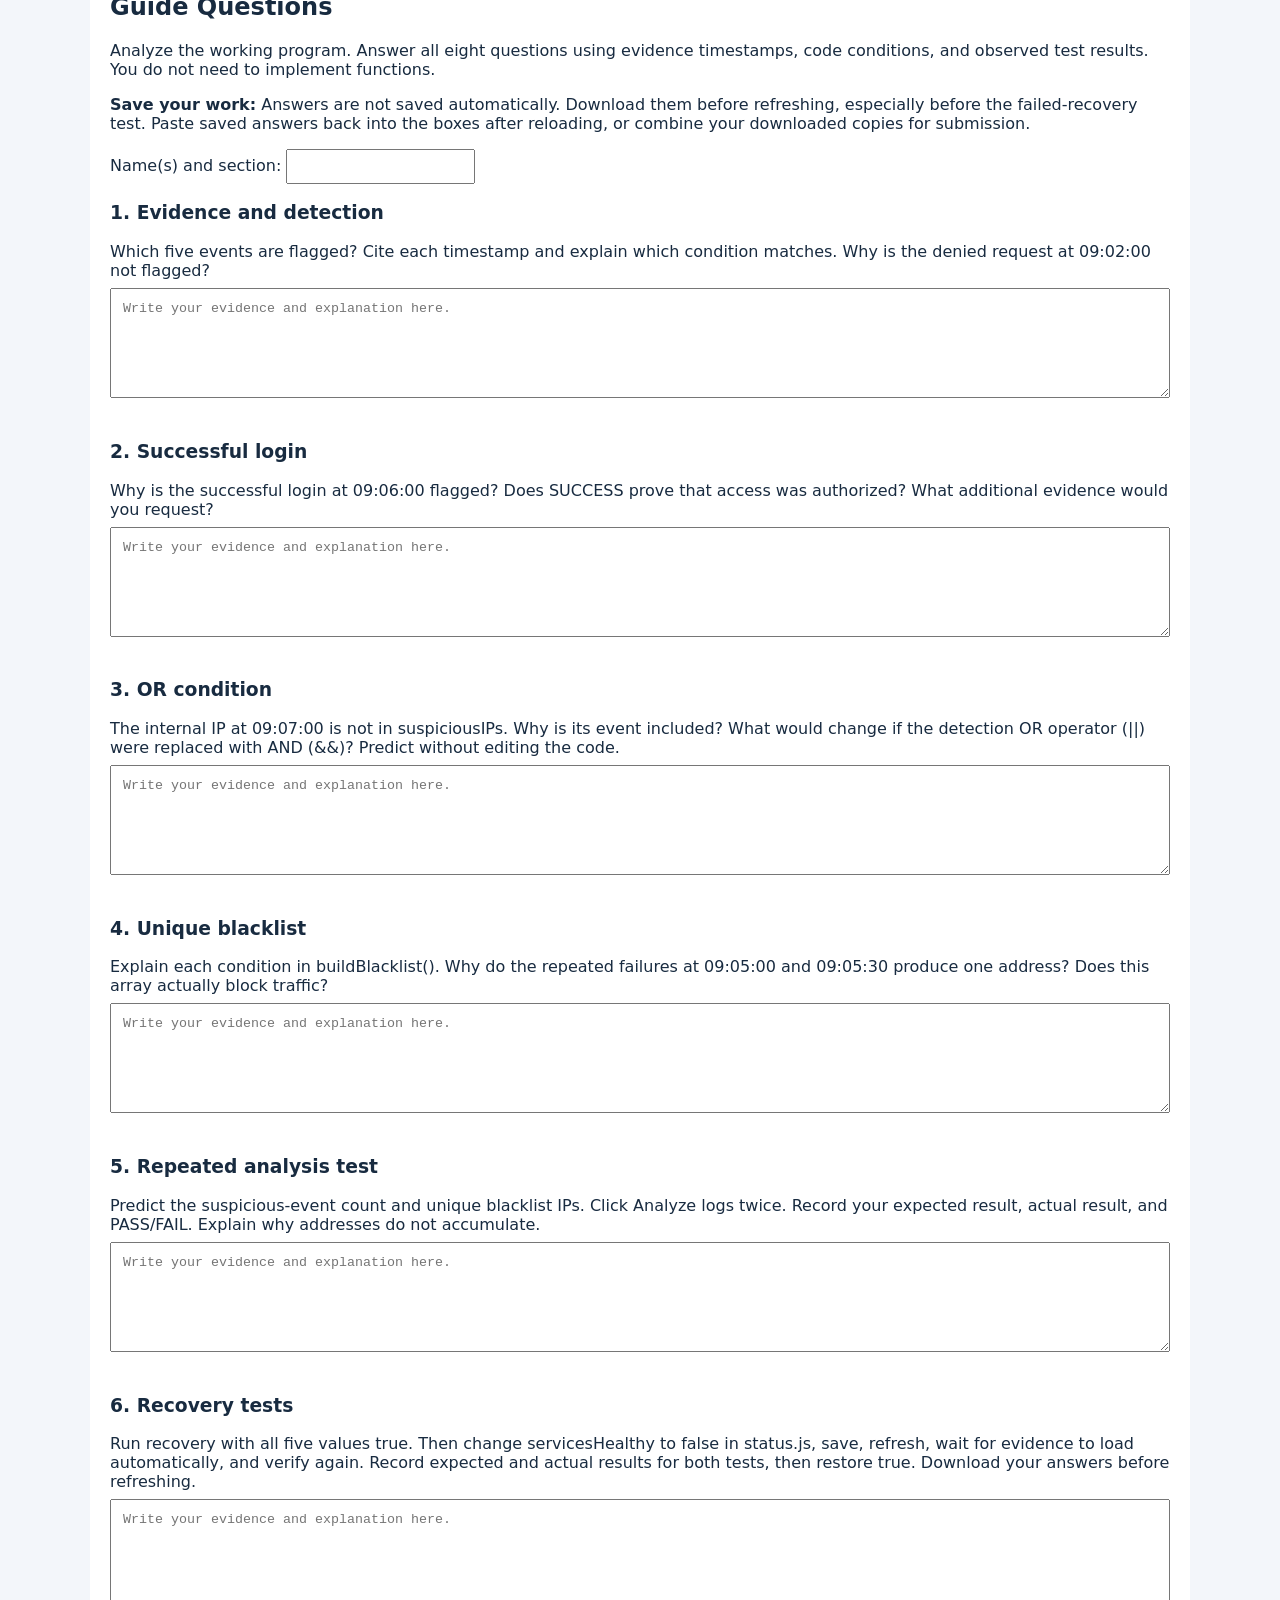
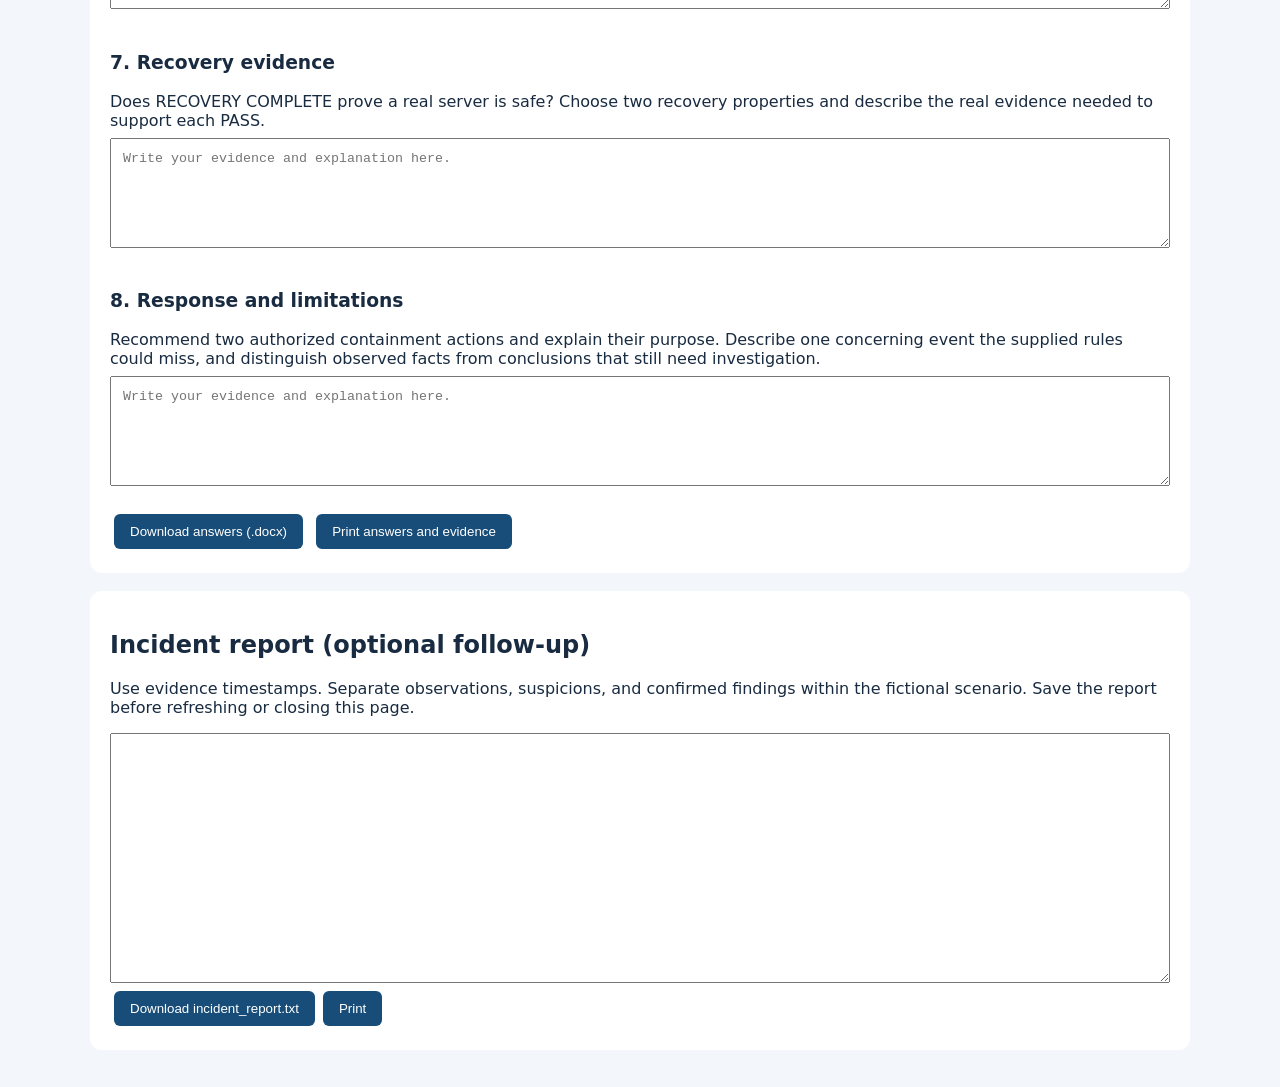
==== commit 694ca3c9: "changes" ====
--- a/Lesson 5/Student Exercise/index.html
+++ b/Lesson 5/Student Exercise/index.html
@@ -206,7 +206,7 @@
       <label for="answer-5">Predict the suspicious-event count and unique blacklist IPs. Click Analyze logs twice. Record your expected result, actual result, and PASS/FAIL. Explain why addresses do not accumulate.</label>
       <textarea id="answer-5" placeholder="Write your evidence and explanation here."></textarea>
       <h3>6. Recovery tests</h3>
-      <label for="answer-6">Run recovery with all five values true. Then change servicesHealthy to false in service.js, save, refresh, wait for evidence to load automatically, and verify again. Record expected and actual results for both tests, then restore true. Download your answers before refreshing.</label>
+      <label for="answer-6">Run recovery with all five values true. Then change servicesHealthy to false in status.js, save, refresh, wait for evidence to load automatically, and verify again. Record expected and actual results for both tests, then restore true. Download your answers before refreshing.</label>
       <textarea id="answer-6" placeholder="Write your evidence and explanation here."></textarea>
       <h3>7. Recovery evidence</h3>
       <label for="answer-7">Does RECOVERY COMPLETE prove a real server is safe? Choose two recovery properties and describe the real evidence needed to support each PASS.</label>
@@ -297,6 +297,7 @@
           }
         ]
     </script>
+    <script src="status.js"></script>
     <script src="service.js"></script>
     <script src="controller.js"></script>
     <script src="background.js"></script>
